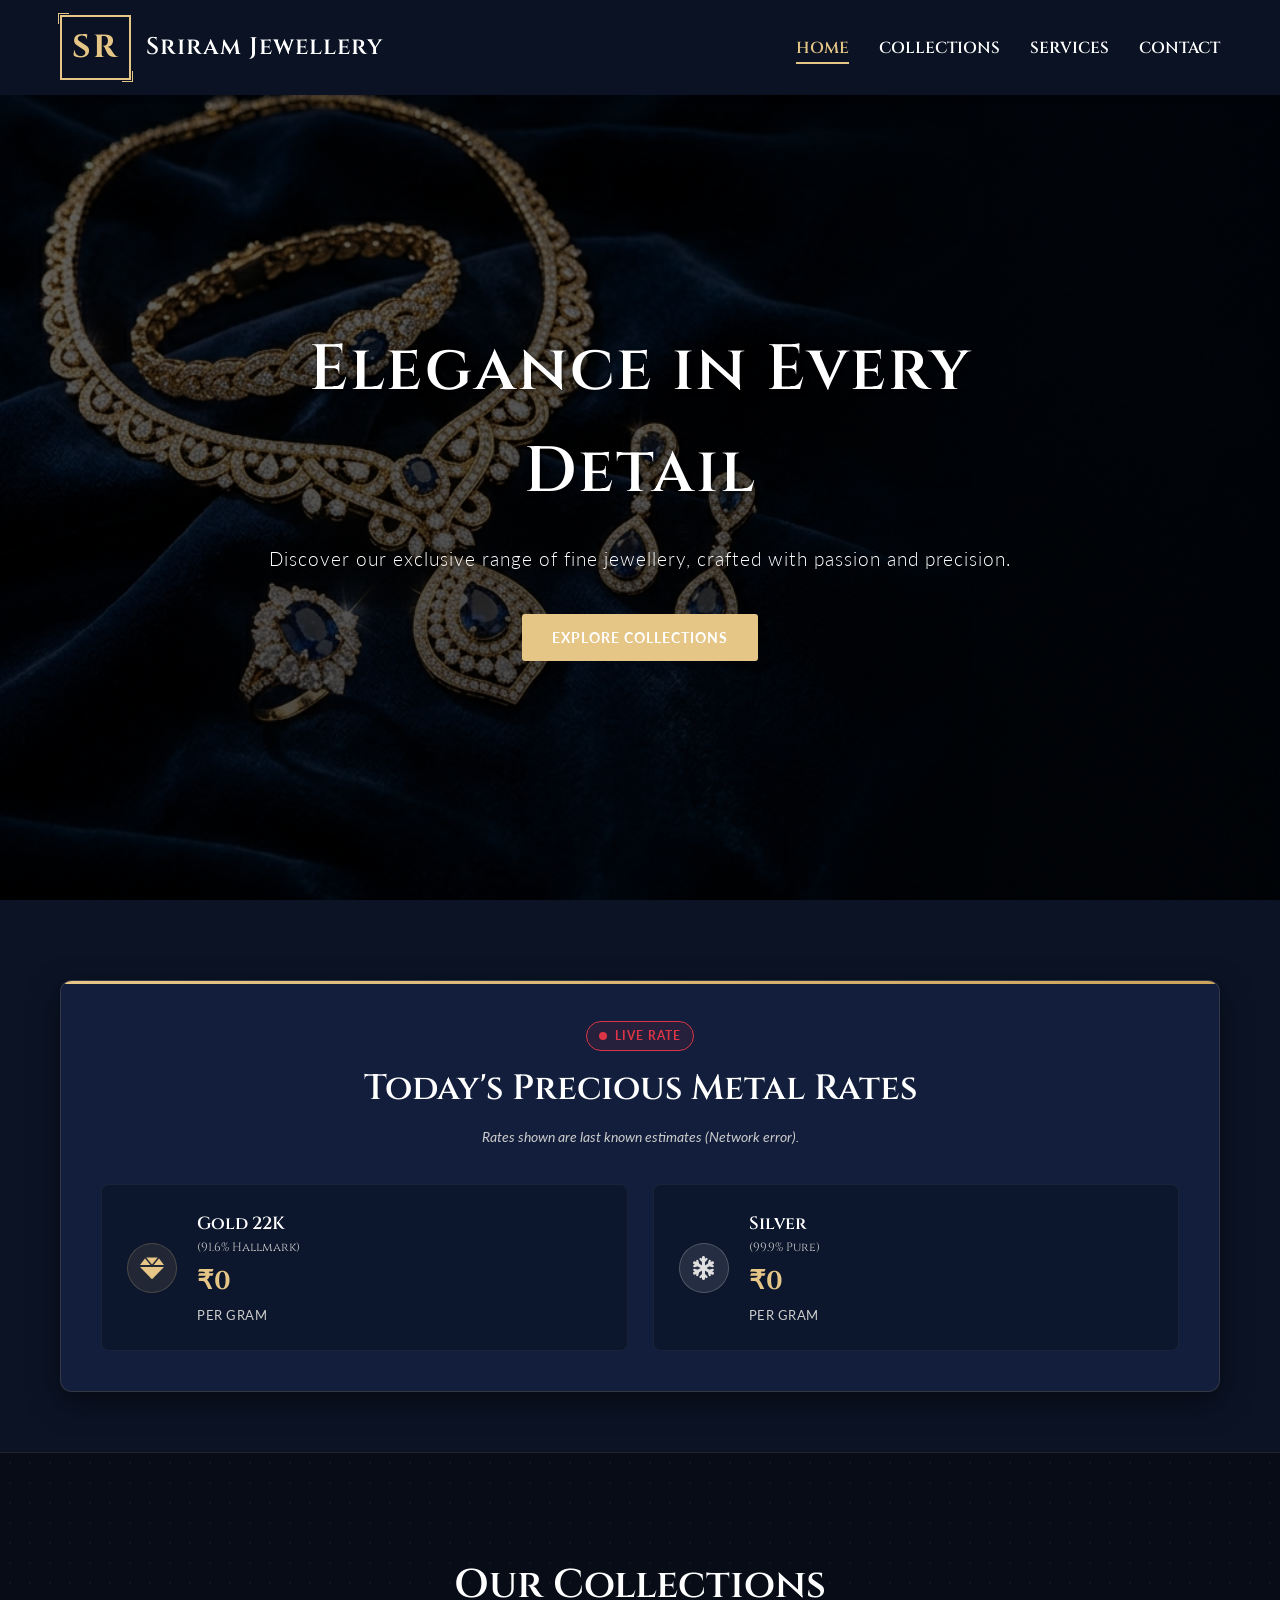
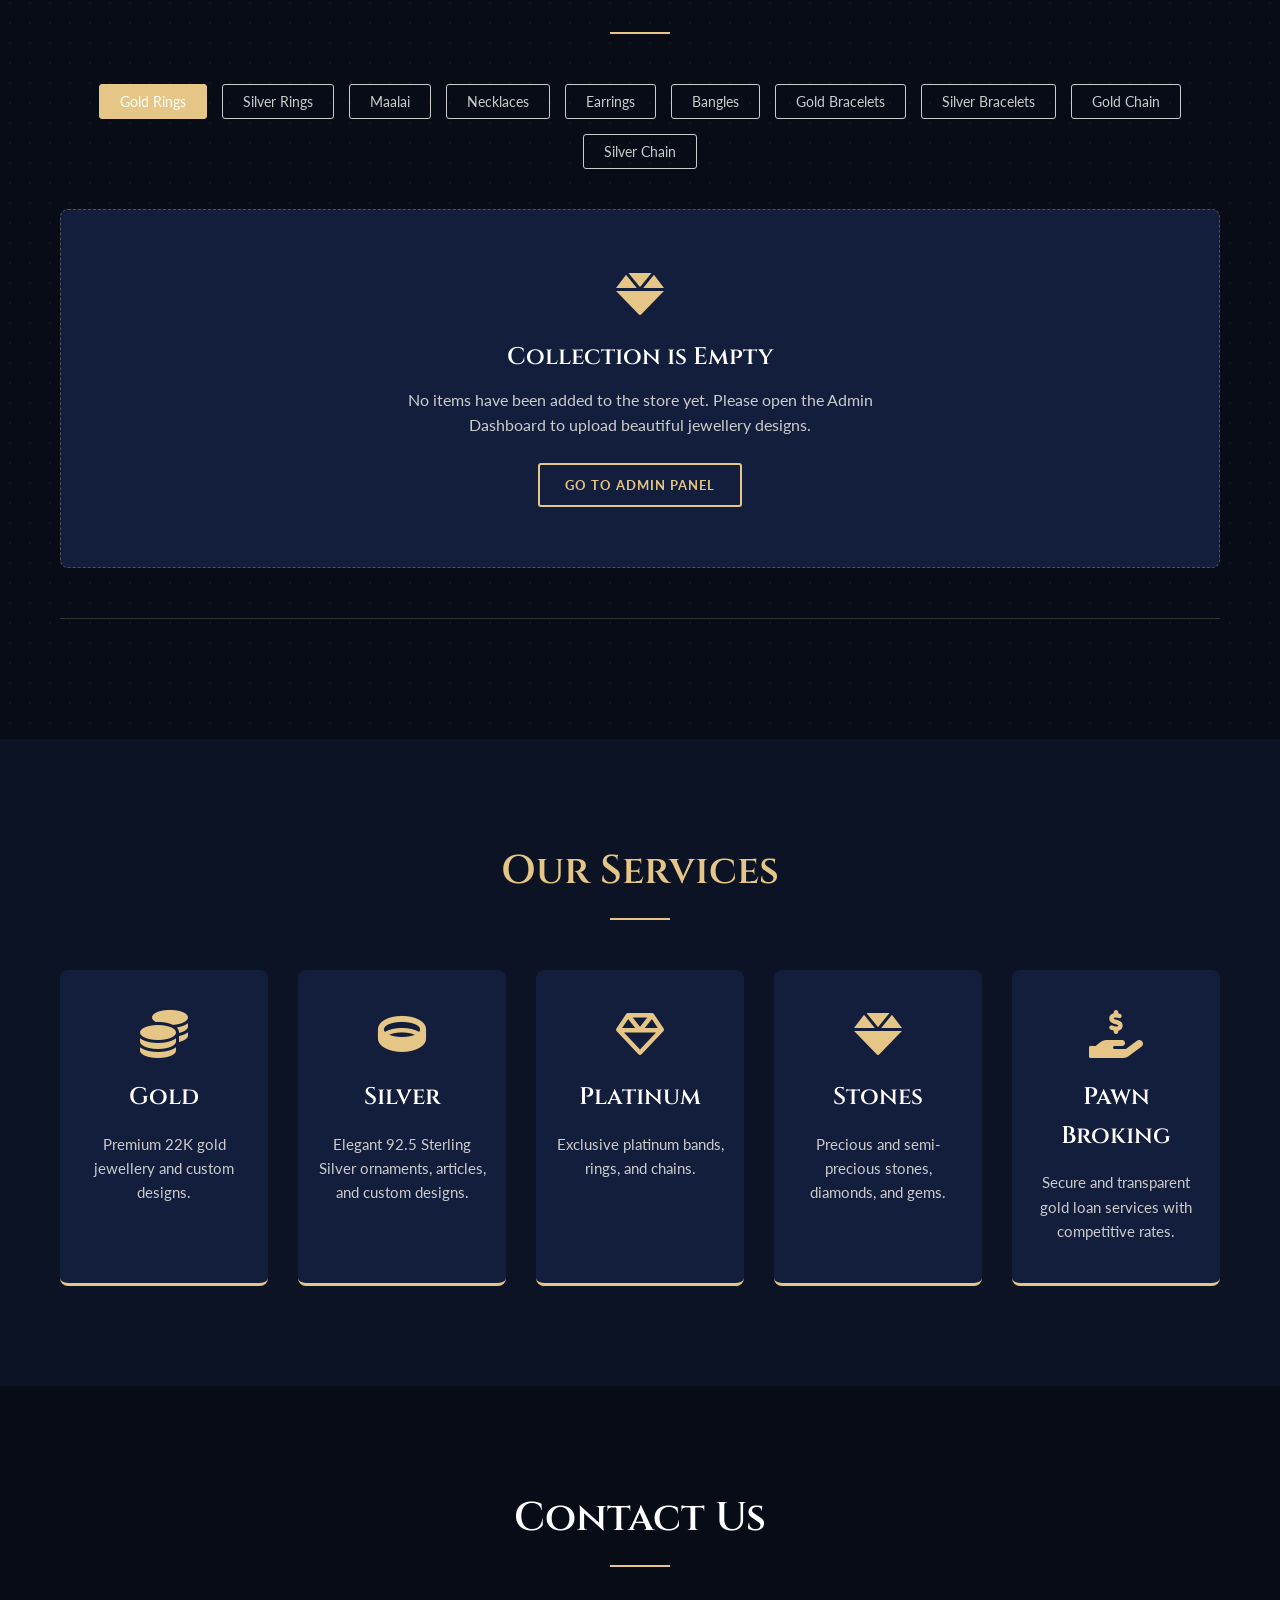
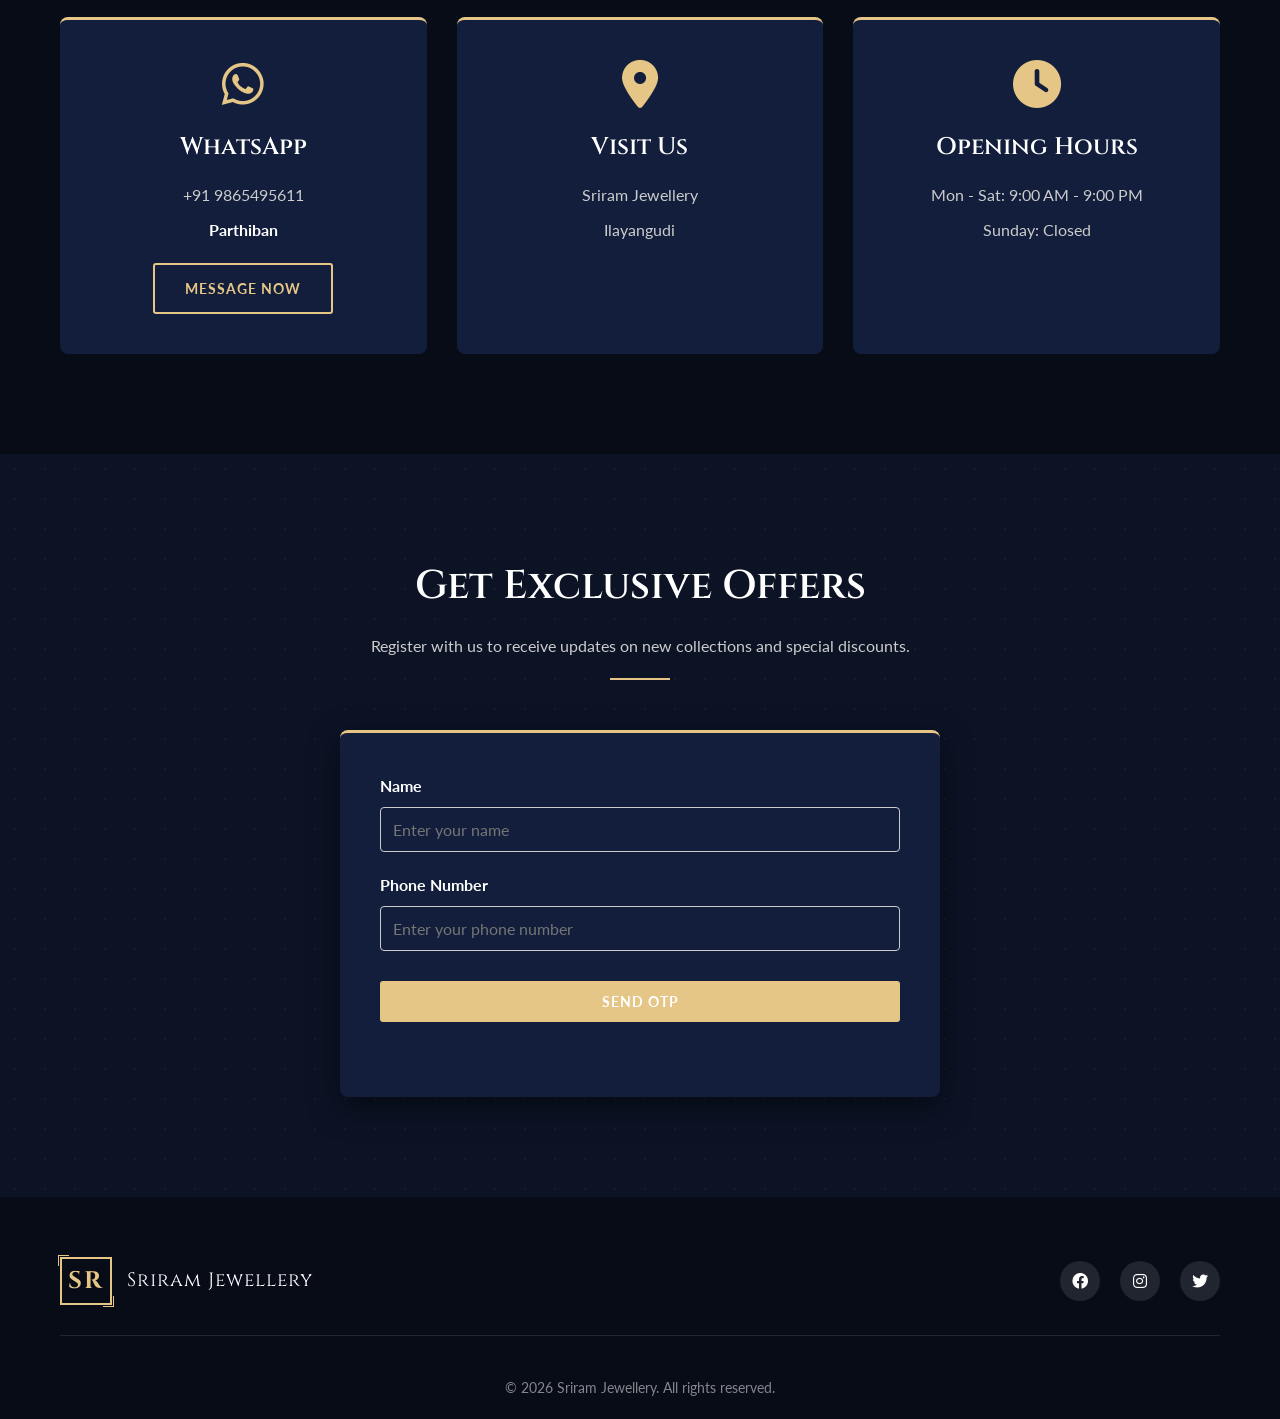
==== index.html @ f5434a51 "Add files via upload" ====
<!DOCTYPE html>
<html lang="en">
<head>
    <meta charset="UTF-8">
    <meta name="viewport" content="width=device-width, initial-scale=1.0">
    <title>Sriram Jewellery | Exclusive Collections</title>
    <link rel="stylesheet" href="style.css?v=23">
    <link href="https://fonts.googleapis.com/css2?family=Cinzel:wght@400;600;700&family=Lato:wght@300;400;700&display=swap" rel="stylesheet">
    <link rel="stylesheet" href="https://cdnjs.cloudflare.com/ajax/libs/font-awesome/6.0.0/css/all.min.css">
</head>
<body>
    <!-- Header -->
    <header>
        <div class="container header-container">
            <div class="logo-container">
                <div class="sr-logo">SR</div>
                <h1>Sriram Jewellery</h1>
            </div>
            <nav>
                <ul class="nav-links">
                    <li><a href="#home" class="active">Home</a></li>
                    <li><a href="#collections">Collections</a></li>
                    <li><a href="#services">Services</a></li>
                    <li><a href="#contact">Contact</a></li>
                </ul>
            </nav>
            <div class="mobile-menu-btn">
                <i class="fas fa-bars"></i>
            </div>
        </div>
    </header>

    <!-- Hero Section -->
    <section id="home" class="hero">
        <div class="hero-content">
            <h2>Elegance in Every Detail</h2>
            <p>Discover our exclusive range of fine jewellery, crafted with passion and precision.</p>
            <a href="#collections" class="btn btn-primary">Explore Collections</a>
        </div>
        <div class="hero-overlay"></div>
    </section>

    <!-- Live Gold & Silver Rates Section -->
    <section id="live-rates" class="live-rates">
        <div class="container">
            <div class="rates-wrapper">
                <div class="rates-header">
                    <span class="live-badge"><span class="live-dot"></span> LIVE RATE</span>
                    <h2>Today's Precious Metal Rates</h2>
                    <p class="last-updated" id="rates-timestamp">Loading live rate...</p>
                </div>
                <div class="rates-grid">

                    <div class="rate-card">
                        <div class="rate-icon gold-icon"><i class="fas fa-gem"></i></div>
                        <div class="rate-details">
                            <h3>Gold 22K <span class="purity">(91.6% Hallmark)</span></h3>
                            <p class="rate-value" id="rate-22k">₹---</p>
                            <p class="rate-info">per Gram</p>
                        </div>
                    </div>
                    <div class="rate-card">
                        <div class="rate-icon silver-icon"><i class="fas fa-snowflake"></i></div>
                        <div class="rate-details">
                            <h3>Silver <span class="purity">(99.9% Pure)</span></h3>
                            <p class="rate-value" id="rate-silver">₹---</p>
                            <p class="rate-info">per Gram</p>
                        </div>
                    </div>
                </div>
            </div>
        </div>
    </section>
    <section id="collections" class="collections">
        <div class="container">
            <div class="section-header">
                <h2>Our Collections</h2>
                <div class="line"></div>
            </div>
            
            <div class="category-filter" id="categoryFilter">
                <button class="filter-btn active" data-filter="Rings">Gold Rings</button>
                <button class="filter-btn" data-filter="Silver Rings">Silver Rings</button>
                <button class="filter-btn" data-filter="Maalai">Maalai</button>
                <button class="filter-btn" data-filter="Necklaces">Necklaces</button>
                <button class="filter-btn" data-filter="Earrings">Earrings</button>
                <button class="filter-btn" data-filter="Bangles">Bangles</button>
                <button class="filter-btn" data-filter="Bracelets">Gold Bracelets</button>
                <button class="filter-btn" data-filter="Silver Bracelets">Silver Bracelets</button>
                <button class="filter-btn" data-filter="Chain">Gold Chain</button>
                <button class="filter-btn" data-filter="Silver Chain">Silver Chain</button>
            </div>

            <!-- Products Grid -->
            <div class="products-grid" id="productsGrid">
                <!-- Products will be injected here by JS -->
            </div>

            <!-- Pagination Controls -->
            <div class="pagination-controls" id="paginationControls">
                <!-- Pagination buttons injected here -->
            </div>
        </div>
    </section>



    <!-- Services Section -->
    <section id="services" class="services">
        <div class="container">
            <div class="section-header">
                <h2>Our Services</h2>
                <div class="line"></div>
            </div>
            <div class="services-grid">
                <div class="service-card">
                    <i class="fas fa-coins"></i>
                    <h3>Gold</h3>
                    <p>Premium 22K gold jewellery and custom designs.</p>
                </div>
                <div class="service-card">
                    <i class="fas fa-ring"></i>
                    <h3>Silver</h3>
                    <p>Elegant 92.5 Sterling Silver ornaments, articles, and custom designs.</p>
                </div>
                <div class="service-card">
                    <i class="far fa-gem"></i>
                    <h3>Platinum</h3>
                    <p>Exclusive platinum bands, rings, and chains.</p>
                </div>
                <div class="service-card">
                    <i class="fas fa-gem"></i>
                    <h3>Stones</h3>
                    <p>Precious and semi-precious stones, diamonds, and gems.</p>
                </div>
                <div class="service-card">
                    <i class="fas fa-hand-holding-usd"></i>
                    <h3>Pawn Broking</h3>
                    <p>Secure and transparent gold loan services with competitive rates.</p>
                </div>
            </div>
        </div>
    </section>

    <!-- Contact Section -->
    <section id="contact" class="contact">
        <div class="container">
            <div class="section-header">
                <h2>Contact Us</h2>
                <div class="line"></div>
            </div>
            <div class="contact-info">
                <div class="contact-card">
                    <i class="fab fa-whatsapp"></i>
                    <h3>WhatsApp</h3>
                    <p>+91 9865495611</p>
                    <p class="name">Parthiban</p>
                    <a href="https://wa.me/919865495611" target="_blank" class="btn btn-outline">Message Now</a>
                </div>
                <div class="contact-card">
                    <i class="fas fa-map-marker-alt"></i>
                    <h3>Visit Us</h3>
                    <p>Sriram Jewellery</p>
                    <p>Ilayangudi</p>
                </div>
                <div class="contact-card">
                    <i class="fas fa-clock"></i>
                    <h3>Opening Hours</h3>
                    <p>Mon - Sat: 9:00 AM - 9:00 PM</p>
                    <p>Sunday: Closed</p>
                </div>
            </div>
        </div>
    </section>

    <!-- Lead Generation Section -->
    <section id="lead-gen" class="lead-gen">
        <div class="container">
            <div class="section-header">
                <h2>Get Exclusive Offers</h2>
                <p>Register with us to receive updates on new collections and special discounts.</p>
                <div class="line"></div>
            </div>
            <div class="lead-form-container">
                <form id="leadForm">
                    <div id="initial-fields">
                        <div class="form-group">
                            <label for="userName">Name</label>
                            <input type="text" id="userName" class="form-control" placeholder="Enter your name" required>
                        </div>
                        <div class="form-group">
                            <label for="userPhone">Phone Number</label>
                            <input type="tel" id="userPhone" class="form-control" placeholder="Enter your phone number" required>
                        </div>
                        <button type="button" id="sendOTPBtn" class="btn btn-primary">Send OTP</button>
                    </div>
                    
                    <div id="otp-field" style="display: none; margin-top: 20px;">
                        <div class="form-group">
                            <label for="otpInput">Enter OTP (Simulated: Check Console)</label>
                            <input type="text" id="otpInput" class="form-control" placeholder="Enter 6-digit OTP">
                        </div>
                        <button type="submit" class="btn btn-primary">Verify & Register</button>
                    </div>
                    <div id="formStatus" style="margin-top: 15px; text-align: center;"></div>
                </form>
            </div>
        </div>
    </section>

    <!-- Footer -->
    <footer>
        <div class="container">
            <div class="footer-content">
                <div class="footer-logo">
                    <div class="sr-logo small">SR</div>
                    <p>Sriram Jewellery</p>
                </div>
                <div class="social-links">
                    <a href="#"><i class="fab fa-facebook"></i></a>
                    <a href="#"><i class="fab fa-instagram"></i></a>
                    <a href="#"><i class="fab fa-twitter"></i></a>
                </div>
            </div>
            <div class="copyright">
                <p>&copy; 2026 Sriram Jewellery. All rights reserved.</p>
            </div>
        </div>
    </footer>

    <!-- Image Modal -->
    <div id="imageModal" class="modal">
        <span class="close-modal">&times;</span>
        <div class="zoom-controls">
            <button id="zoomOutBtn" title="Zoom Out"><i class="fas fa-search-minus"></i></button>
            <button id="zoomResetBtn" title="Reset Zoom"><i class="fas fa-compress"></i></button>
            <button id="zoomInBtn" title="Zoom In"><i class="fas fa-search-plus"></i></button>
        </div>
        <div class="modal-image-container">
            <img class="modal-content" id="modalImage">
        </div>
        <div id="caption"></div>
    </div>

    <script src="app.js?v=28"></script>
</body>
</html>
---- style.css ----
/* CSS Variables for Premium Theme */
:root {
    --primary-color: #E6C687; /* Champagne Gold */
    --primary-dark: #cca45b;
    --secondary-color: #04291D; /* Used as an alternative dark green if needed, but main bg is blue */
    --accent-color: #121e3b; /* Slightly lighter blue for cards */
    --text-main: #FFFFFF; /* Pure White */
    --text-light: #cccccc;
    --bg-main: #0B1325; /* Deep Midnight Blue */
    --bg-dark: #070c17;
    --font-heading: 'Cinzel', serif;
    --font-body: 'Lato', sans-serif;
    --transition: all 0.3s ease;
    --shadow: 0 10px 30px rgba(0, 0, 0, 0.5);
    --shadow-hover: 0 15px 40px rgba(230, 198, 135, 0.2);
}

* {
    margin: 0;
    padding: 0;
    box-sizing: border-box;
}

body {
    font-family: var(--font-body);
    color: var(--text-main);
    background-color: var(--bg-main);
    /* Subtle luxury pattern for the body */
    background-image: 
        radial-gradient(var(--accent-color) 15%, transparent 16%),
        radial-gradient(var(--accent-color) 15%, transparent 16%);
    background-size: 60px 60px;
    background-position: 0 0, 30px 30px;
    line-height: 1.6;
    overflow-x: hidden;
}

h1, h2, h3, h4, h5, h6 {
    font-family: var(--font-heading);
    font-weight: 600;
}

a {
    text-decoration: none;
    color: inherit;
}

ul {
    list-style: none;
}

.container {
    max-width: 1200px;
    margin: 0 auto;
    padding: 0 20px;
}

/* Utilities */
.btn {
    display: inline-block;
    padding: 12px 30px;
    font-family: var(--font-body);
    font-weight: 700;
    text-transform: uppercase;
    letter-spacing: 1px;
    border: none;
    cursor: pointer;
    transition: var(--transition);
    border-radius: 3px;
    font-size: 0.9rem;
}

.btn-primary {
    background-color: var(--primary-color);
    color: white;
}

.btn-primary:hover {
    background-color: var(--primary-dark);
    transform: translateY(-2px);
    box-shadow: 0 5px 15px rgba(212, 175, 55, 0.4);
}

.btn-outline {
    background-color: transparent;
    border: 2px solid var(--primary-color);
    color: var(--primary-color);
}

.btn-outline:hover {
    background-color: var(--primary-color);
    color: white;
}

.section-header {
    text-align: center;
    margin-bottom: 50px;
}

.section-header h2 {
    font-size: 2.5rem;
    color: var(--text-main);
    margin-bottom: 15px;
}

.section-header .line {
    height: 2px;
    width: 60px;
    background-color: var(--primary-color);
    margin: 0 auto;
}

/* SR Logo Styling */
.sr-logo {
    font-family: var(--font-heading);
    font-size: 2rem;
    font-weight: 700;
    color: var(--primary-color);
    border: 2px solid var(--primary-color);
    padding: 5px 10px;
    letter-spacing: 2px;
    position: relative;
    display: inline-block;
    text-shadow: 1px 1px 2px rgba(0,0,0,0.1);
}

.sr-logo::before, .sr-logo::after {
    content: '';
    position: absolute;
    width: 10px;
    height: 10px;
    border: 1px solid var(--primary-color);
}

.sr-logo::before {
    top: -4px;
    left: -4px;
    border-right: none;
    border-bottom: none;
}

.sr-logo::after {
    bottom: -4px;
    right: -4px;
    border-left: none;
    border-top: none;
}

.sr-logo.small {
    font-size: 1.5rem;
    padding: 3px 6px;
}

/* Header & Nav */
header {
    background-color: rgba(11, 19, 37, 0.95);
    backdrop-filter: blur(10px);
    position: fixed;
    width: 100%;
    top: 0;
    z-index: 1000;
    box-shadow: 0 2px 10px rgba(0,0,0,0.05);
    padding: 15px 0;
    transition: var(--transition);
}

.header-container {
    display: flex;
    justify-content: space-between;
    align-items: center;
}

.logo-container {
    display: flex;
    align-items: center;
    gap: 15px;
}

.logo-container h1 {
    font-size: 1.5rem;
    color: var(--text-main);
    letter-spacing: 1px;
}

.nav-links {
    display: flex;
    gap: 30px;
    align-items: center;
}

.nav-links a {
    font-family: var(--font-heading);
    font-size: 1rem;
    font-weight: 600;
    color: var(--text-main);
    text-transform: uppercase;
    transition: var(--transition);
    position: relative;
}

.nav-links a::after {
    content: '';
    position: absolute;
    bottom: -5px;
    left: 0;
    width: 0;
    height: 2px;
    background-color: var(--primary-color);
    transition: var(--transition);
}

.nav-links a:hover::after, .nav-links a.active::after {
    width: 100%;
}

.nav-links a:hover, .nav-links a.active {
    color: var(--primary-color);
}

.admin-link {
    color: var(--text-light) !important;
}
.admin-link::after { display: none; }

.mobile-menu-btn {
    display: none;
    font-size: 1.5rem;
    cursor: pointer;
    color: var(--text-main);
}

/* Hero Section */
.hero {
    height: 100vh;
    background: linear-gradient(rgba(0,0,0,0.6), rgba(0,0,0,0.7)), url('hero_bg.png') center/cover no-repeat;
    display: flex;
    align-items: center;
    justify-content: center;
    text-align: center;
    color: white;
    position: relative;
    margin-top: 0;
    padding-top: 80px;
}

.hero-content {
    z-index: 2;
    max-width: 800px;
    padding: 0 20px;
    animation: fadeIn 1s ease-out;
}

.hero-content h2 {
    font-size: 4rem;
    margin-bottom: 20px;
    letter-spacing: 2px;
    text-shadow: 2px 2px 4px rgba(0,0,0,0.5);
}

.hero-content p {
    font-size: 1.2rem;
    margin-bottom: 40px;
    font-weight: 300;
    letter-spacing: 1px;
}

@keyframes fadeIn {
    from { opacity: 0; transform: translateY(20px); }
    to { opacity: 1; transform: translateY(0); }
}

/* Collections Section - Netflix Style Horizontal Scrolling */
.collections {
    padding: 100px 0;
    background-color: var(--bg-dark);
    background-image: radial-gradient(rgba(230, 198, 135, 0.05) 1px, transparent 1px);
    background-size: 20px 20px;
}

.collections .section-header h2 {
    color: white;
}

.category-filter {
    display: flex;
    justify-content: center;
    flex-wrap: wrap;
    gap: 15px;
    margin-bottom: 40px;
}

.filter-btn {
    background: transparent;
    border: 1px solid var(--text-light);
    padding: 8px 20px;
    border-radius: 3px;
    font-family: var(--font-body);
    font-size: 0.9rem;
    color: var(--text-light);
    cursor: pointer;
    transition: var(--transition);
}

.filter-btn:hover, .filter-btn.active {
    background-color: var(--primary-color);
    color: white;
    border-color: var(--primary-color);
}

.products-grid {
    display: grid;
    grid-template-columns: repeat(auto-fill, minmax(280px, 1fr));
    gap: 30px;
}

.pagination-controls {
    display: flex;
    justify-content: center;
    align-items: center;
    gap: 10px;
    margin-top: 50px;
    padding-top: 20px;
    border-top: 1px solid rgba(230, 198, 135, 0.2);
}

.page-btn {
    display: inline-flex;
    justify-content: center;
    align-items: center;
    width: 40px;
    height: 40px;
    background: transparent;
    border: 1px solid var(--text-light);
    color: var(--text-light);
    font-family: var(--font-body);
    font-size: 1rem;
    cursor: pointer;
    transition: var(--transition);
}

.page-btn:hover:not(:disabled) {
    border-color: var(--primary-color);
    color: var(--primary-color);
}

.page-btn.active {
    border-color: #8B0000; /* Dark Red border like the image */
    color: var(--primary-color);
    font-weight: bold;
}

.page-btn:disabled {
    opacity: 0.5;
    cursor: not-allowed;
}

.product-card {
    background: var(--accent-color);
    border-radius: 8px;
    overflow: hidden;
    box-shadow: var(--shadow);
    transition: var(--transition);
    position: relative;
}

.product-card:hover {
    transform: translateY(-10px);
    box-shadow: var(--shadow-hover);
}

.product-image {
    width: 100%;
    height: 300px;
    object-fit: cover;
    border-bottom: 2px solid var(--primary-color);
}

.product-info {
    padding: 20px;
    text-align: center;
}

.product-title {
    font-family: var(--font-heading);
    font-size: 1.2rem;
    color: var(--primary-color);
    margin-bottom: 5px;
}

.product-category {
    font-size: 0.85rem;
    color: var(--text-light);
    text-transform: uppercase;
    letter-spacing: 1px;
    margin-bottom: 15px;
}

.wa-btn {
    display: inline-flex;
    align-items: center;
    gap: 8px;
    background-color: #25D366; /* WhatsApp Green */
    color: white;
    padding: 10px 20px;
    border-radius: 5px;
    font-weight: bold;
    font-size: 0.9rem;
    transition: var(--transition);
}

.wa-btn:hover {
    background-color: #128C7E;
    transform: scale(1.05);
}

/* Services Section */
.services {
    padding: 100px 0;
    background-color: var(--bg-main);
}

.services .section-header h2 {
    color: var(--primary-color);
}

.services-grid {
    display: grid;
    grid-template-columns: repeat(auto-fit, minmax(200px, 1fr));
    gap: 30px;
    margin-top: 40px;
}

.service-card {
    text-align: center;
    padding: 40px 20px;
    background: var(--accent-color);
    border-radius: 8px;
    transition: var(--transition);
    border-bottom: 3px solid var(--primary-color);
}

.service-card:hover {
    transform: translateY(-5px);
    box-shadow: var(--shadow);
}

.service-card i {
    font-size: 3rem;
    color: var(--primary-color);
    margin-bottom: 20px;
}

.service-card h3 {
    font-size: 1.5rem;
    color: var(--text-main);
    margin-bottom: 15px;
    font-family: var(--font-heading);
}

.service-card p {
    color: var(--text-light);
    font-size: 0.95rem;
}

/* Contact Section */
.contact {
    padding: 100px 0;
    background-color: var(--bg-dark);
}

.contact-info {
    display: grid;
    grid-template-columns: repeat(auto-fit, minmax(300px, 1fr));
    gap: 30px;
}

.contact-card {
    text-align: center;
    padding: 40px 20px;
    background: var(--accent-color);
    border-radius: 8px;
    transition: var(--transition);
    border-top: 3px solid var(--primary-color);
}

.contact-card:hover {
    transform: translateY(-5px);
    box-shadow: var(--shadow);
}

.contact-card i {
    font-size: 3rem;
    color: var(--primary-color);
    margin-bottom: 20px;
}

.contact-card h3 {
    font-size: 1.5rem;
    margin-bottom: 15px;
    color: var(--text-main);
}

.contact-card p {
    color: var(--text-light);
    margin-bottom: 10px;
}

.contact-card .name {
    font-weight: bold;
    color: var(--text-main);
    margin-bottom: 20px;
}

/* Lead Generation Section */
.lead-gen {
    padding: 100px 0;
    background-color: var(--bg-main);
    background-image: radial-gradient(rgba(230, 198, 135, 0.05) 1px, transparent 1px);
    background-size: 30px 30px;
}

.lead-gen .section-header p {
    color: var(--text-light);
    margin-bottom: 20px;
}

.lead-form-container {
    max-width: 600px;
    margin: 0 auto;
    background: var(--accent-color);
    padding: 40px;
    border-radius: 8px;
    box-shadow: var(--shadow);
    border-top: 3px solid var(--primary-color);
}

.lead-form-container .btn {
    width: 100%;
    margin-top: 10px;
}

#formStatus {
    font-weight: bold;
    padding: 10px;
    border-radius: 4px;
}

#formStatus.success {
    color: #28a745;
}

#formStatus.error {
    color: #dc3545;
}

/* Footer */
footer {
    background-color: var(--bg-dark);
    color: white;
    padding: 60px 0 20px;
}

.footer-content {
    display: flex;
    justify-content: space-between;
    align-items: center;
    margin-bottom: 40px;
    padding-bottom: 30px;
    border-bottom: 1px solid rgba(255,255,255,0.1);
}

.footer-logo {
    display: flex;
    align-items: center;
    gap: 15px;
}

.footer-logo p {
    font-family: var(--font-heading);
    font-size: 1.2rem;
    letter-spacing: 1px;
}

.social-links {
    display: flex;
    gap: 20px;
}

.social-links a {
    display: flex;
    align-items: center;
    justify-content: center;
    width: 40px;
    height: 40px;
    border-radius: 50%;
    background-color: rgba(255,255,255,0.1);
    color: white;
    transition: var(--transition);
}

.social-links a:hover {
    background-color: var(--primary-color);
    transform: translateY(-3px);
}

.copyright {
    text-align: center;
    color: rgba(255,255,255,0.5);
    font-size: 0.9rem;
}

/* Responsive Design */
@media (max-width: 768px) {
    .nav-links {
        position: absolute;
        right: 0px;
        height: 100vh;
        top: 80px;
        background-color: rgba(10, 15, 25, 0.95);
        display: flex;
        flex-direction: column;
        align-items: center;
        width: 50%;
        transform: translateX(100%);
        transition: transform 0.3s ease-in;
        padding-top: 2rem;
        backdrop-filter: blur(10px);
    }
    
    .nav-links li {
        opacity: 0;
        margin: 1.5rem 0;
    }
    
    .nav-links.nav-active {
        transform: translateX(0%);
    }

    @keyframes navLinkFade {
        from {
            opacity: 0;
            transform: translateX(50px);
        }
        to {
            opacity: 1;
            transform: translateX(0px);
        }
    }
    
    .mobile-menu-btn {
        display: block;
        cursor: pointer;
        z-index: 100;
    }
    
    .mobile-menu-btn i {
        font-size: 1.5rem;
        color: var(--gold-primary);
    }
    
    .hero-content h2 {
        font-size: 2.5rem;
    }
    
    .logo-container h1 {
        font-size: 1.2rem;
    }
    
    .footer-content {
        flex-direction: column;
        gap: 30px;
        text-align: center;
    }
}

/* Admin Specific Styles */
.admin-body {
    background-color: var(--accent-color);
    padding-top: 100px;
}

.admin-header {
    background-color: var(--bg-dark);
    color: white;
    padding: 20px 0;
    margin-bottom: 40px;
}

.admin-container {
    max-width: 1000px;
    margin: 0 auto;
    padding: 0 20px;
}

.admin-card {
    background: var(--accent-color);
    padding: 30px;
    border-radius: 8px;
    box-shadow: var(--shadow);
    margin-bottom: 40px;
}

.form-group {
    margin-bottom: 20px;
}

.form-group label {
    display: block;
    margin-bottom: 8px;
    font-weight: bold;
    color: var(--text-main);
}

.form-control {
    width: 100%;
    padding: 12px;
    border: 1px solid var(--text-light);
    background: transparent;
    color: var(--text-main);
    border-radius: 4px;
    font-family: var(--font-body);
    font-size: 1rem;
}

.form-control:focus {
    outline: none;
    border-color: var(--primary-color);
}

select.form-control option {
    background-color: var(--bg-dark);
    color: var(--text-main);
}

.admin-table {
    width: 100%;
    border-collapse: collapse;
}

.admin-table th, .admin-table td {
    padding: 15px;
    text-align: left;
    border-bottom: 1px solid rgba(255, 255, 255, 0.1);
}

.admin-table th {
    background-color: var(--accent-color);
    color: var(--text-main);
    font-family: var(--font-heading);
}

.admin-table img {
    width: 60px;
    height: 60px;
    object-fit: cover;
    border-radius: 4px;
}

.btn-danger {
    background-color: #dc3545;
    color: white;
    padding: 8px 15px;
}

.btn-danger:hover {
    background-color: #c82333;
}

/* Image Modal */
.modal {
    display: none;
    position: fixed;
    z-index: 2000;
    padding-top: 50px;
    left: 0;
    top: 0;
    width: 100%;
    height: 100%;
    overflow: auto;
    background-color: rgba(0, 0, 0, 0.95); /* Slightly darker to compensate for no blur */
    /* Removed backdrop-filter to drastically improve zoom performance on mobile */
}

.modal-image-container {
    margin: auto;
    display: flex;
    justify-content: center;
    align-items: center;
    max-width: 90%;
    height: 80vh;
    overflow: auto; /* Allow scrolling when zoomed in */
}

.modal-content {
    display: block;
    max-width: 100%;
    max-height: 100%;
    object-fit: contain;
    border-radius: 4px;
    animation: zoom 0.3s;
    transition: transform 0.15s ease-out;
    transform-origin: center center;
    image-rendering: high-quality; /* Suggests the browser to prioritize image quality */
}

.zoom-controls {
    position: absolute;
    top: 20px;
    left: 50%;
    transform: translateX(-50%);
    z-index: 2001;
    display: flex;
    gap: 15px;
    background: rgba(0, 0, 0, 0.6);
    padding: 10px 20px;
    border-radius: 30px;
    backdrop-filter: blur(5px);
}

.zoom-controls button {
    background: none;
    border: none;
    color: white;
    font-size: 1.2rem;
    cursor: pointer;
    transition: color 0.3s, transform 0.2s;
}

.zoom-controls button:hover {
    color: var(--primary-color);
    transform: scale(1.2);
}

#caption {
    margin: auto;
    display: block;
    width: 80%;
    max-width: 700px;
    text-align: center;
    color: #ccc;
    padding: 10px 0;
    height: 150px;
    font-family: var(--font-heading);
    font-size: 1.2rem;
    animation: zoom 0.3s;
}

@keyframes zoom {
    from {transform:scale(0)}
    to {transform:scale(1)}
}

.close-modal {
    position: absolute;
    top: 15px;
    right: 35px;
    color: #f1f1f1;
    font-size: 40px;
    font-weight: bold;
    transition: 0.3s;
    cursor: pointer;
}

.close-modal:hover,
.close-modal:focus {
    color: var(--primary-color);
    text-decoration: none;
    cursor: pointer;
}

/* Make product images clickable */
.product-image {
    width: 100%;
    height: 300px;
    object-fit: cover;
    border-bottom: 2px solid var(--primary-color);
    cursor: pointer;
    transition: transform 0.3s ease;
}

.product-image:hover {
    opacity: 0.8;
}

/* Live Gold & Silver Rates Styling */
.live-rates {
    padding: 80px 0 60px;
    background-color: var(--bg-main);
    border-bottom: 1px solid rgba(230, 198, 135, 0.1);
}

.rates-wrapper {
    background: var(--accent-color);
    border: 1px solid rgba(230, 198, 135, 0.15);
    border-radius: 12px;
    padding: 40px;
    box-shadow: var(--shadow);
    text-align: center;
    position: relative;
    overflow: hidden;
}

.rates-wrapper::before {
    content: '';
    position: absolute;
    top: 0;
    left: 0;
    width: 100%;
    height: 3px;
    background: linear-gradient(90deg, var(--primary-color), var(--primary-dark));
}

.rates-header {
    margin-bottom: 35px;
}

.rates-header h2 {
    font-size: 2.2rem;
    color: var(--text-main);
    margin-top: 10px;
    margin-bottom: 10px;
}

.live-badge {
    display: inline-flex;
    align-items: center;
    gap: 8px;
    background: rgba(220, 53, 69, 0.1);
    border: 1px solid #dc3545;
    color: #dc3545;
    padding: 4px 12px;
    border-radius: 20px;
    font-size: 0.75rem;
    font-weight: 700;
    letter-spacing: 1px;
    text-transform: uppercase;
}

.live-dot {
    width: 8px;
    height: 8px;
    background-color: #dc3545;
    border-radius: 50%;
    display: inline-block;
    animation: pulse-dot 1.5s infinite;
}

@keyframes pulse-dot {
    0% { transform: scale(0.9); opacity: 1; }
    50% { transform: scale(1.3); opacity: 0.5; }
    100% { transform: scale(0.9); opacity: 1; }
}

.last-updated {
    font-size: 0.85rem;
    color: var(--text-light);
    font-style: italic;
}

.rates-grid {
    display: grid;
    grid-template-columns: repeat(auto-fit, minmax(250px, 1fr));
    gap: 25px;
}

.rate-card {
    background: rgba(7, 12, 23, 0.4);
    border: 1px solid rgba(255, 255, 255, 0.05);
    border-radius: 8px;
    padding: 25px;
    display: flex;
    align-items: center;
    gap: 20px;
    transition: var(--transition);
}

.rate-card:hover {
    transform: translateY(-5px);
    border-color: rgba(230, 198, 135, 0.3);
    background: rgba(7, 12, 23, 0.6);
}

.rate-icon {
    width: 50px;
    height: 50px;
    border-radius: 50%;
    display: flex;
    align-items: center;
    justify-content: center;
    font-size: 1.5rem;
}

.gold-icon {
    background: rgba(230, 198, 135, 0.1);
    color: var(--primary-color);
    border: 1px solid rgba(230, 198, 135, 0.2);
}

.silver-icon {
    background: rgba(255, 255, 255, 0.1);
    color: #e0e0e0;
    border: 1px solid rgba(255, 255, 255, 0.2);
}

.rate-details {
    text-align: left;
}

.rate-details h3 {
    font-size: 1.1rem;
    color: var(--text-main);
    margin-bottom: 5px;
}

.rate-details .purity {
    font-size: 0.75rem;
    font-weight: normal;
    color: var(--text-light);
    display: block;
}

.rate-value {
    font-family: var(--font-heading);
    font-size: 1.6rem;
    font-weight: 700;
    color: var(--primary-color);
    margin: 5px 0 2px;
}

.rate-info {
    font-size: 0.8rem;
    color: var(--text-light);
    text-transform: uppercase;
    letter-spacing: 0.5px;
}

/* Responsiveness for rates */
@media (max-width: 768px) {
    .live-rates {
        padding: 60px 0 40px;
    }
    .rates-wrapper {
        padding: 25px;
    }
    .rate-card {
        padding: 20px;
        flex-direction: column;
        text-align: center;
    }
    .rate-details {
        text-align: center;
    }
}
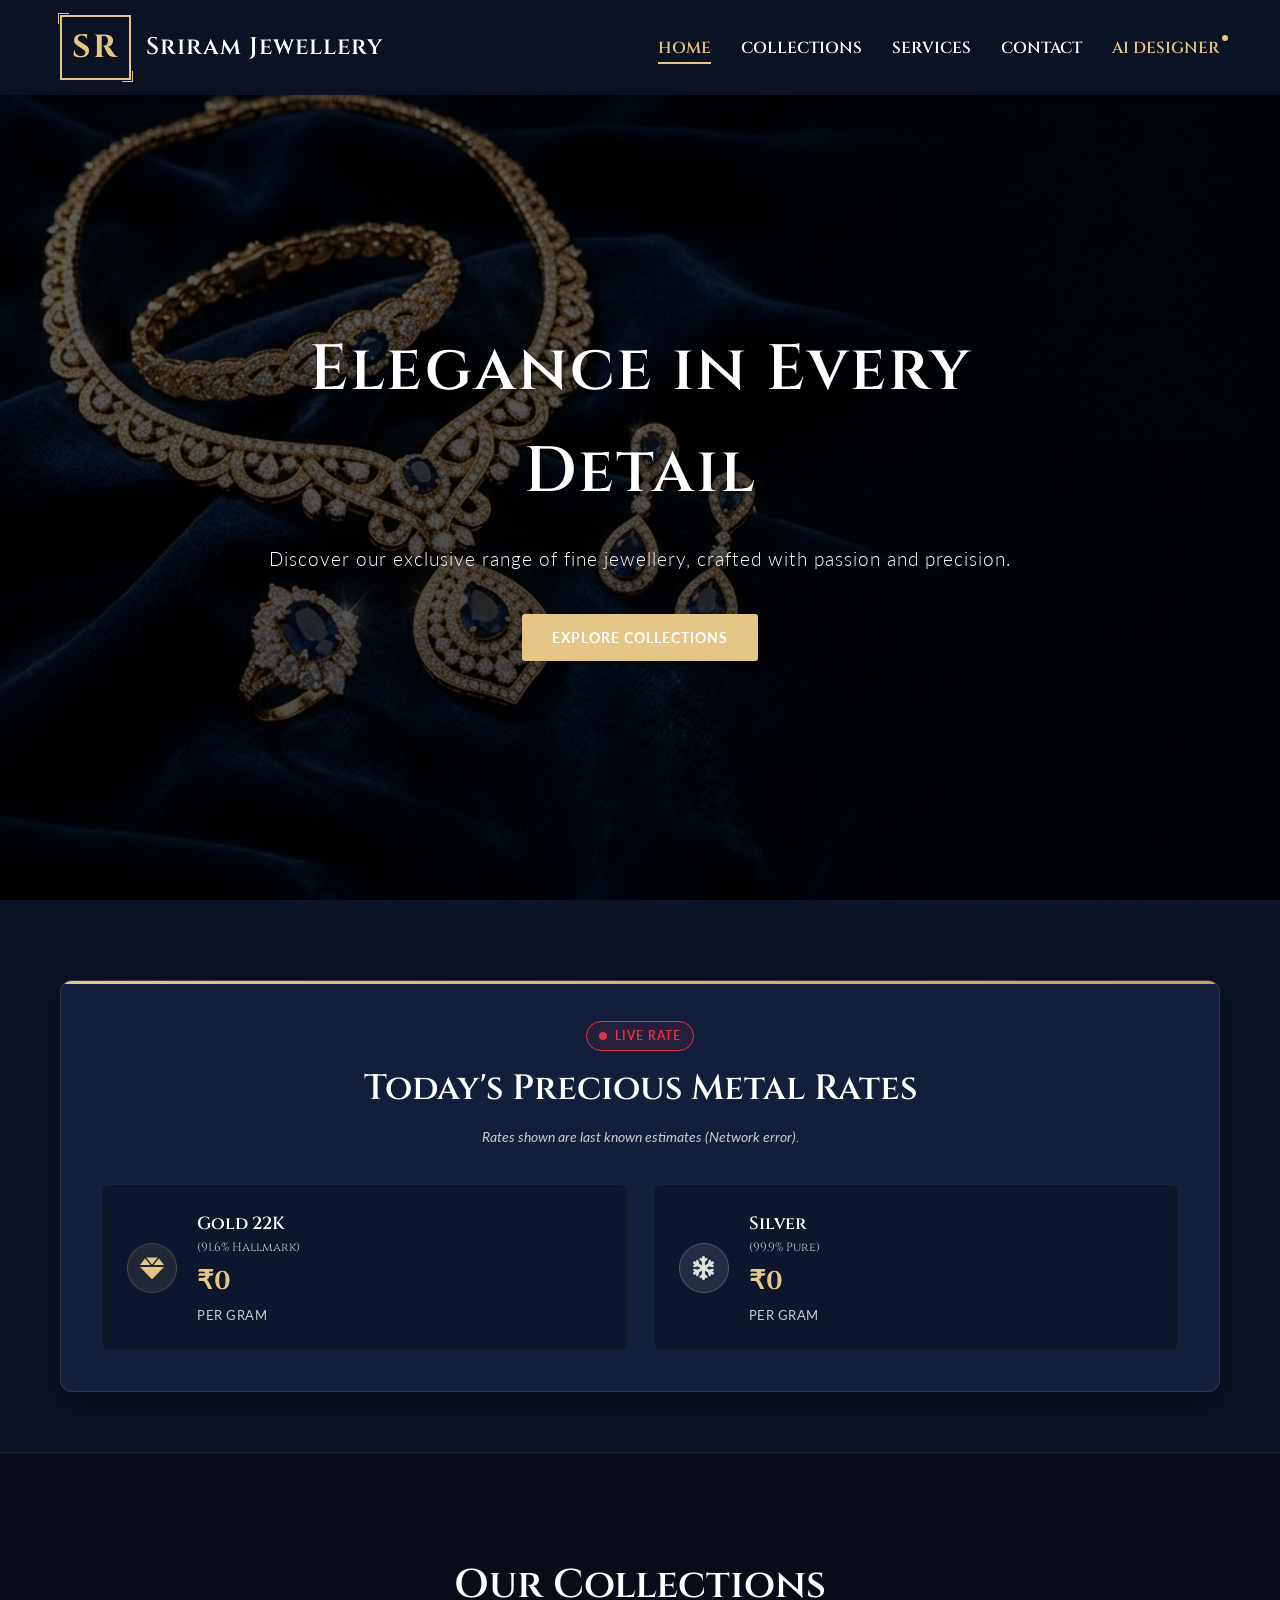
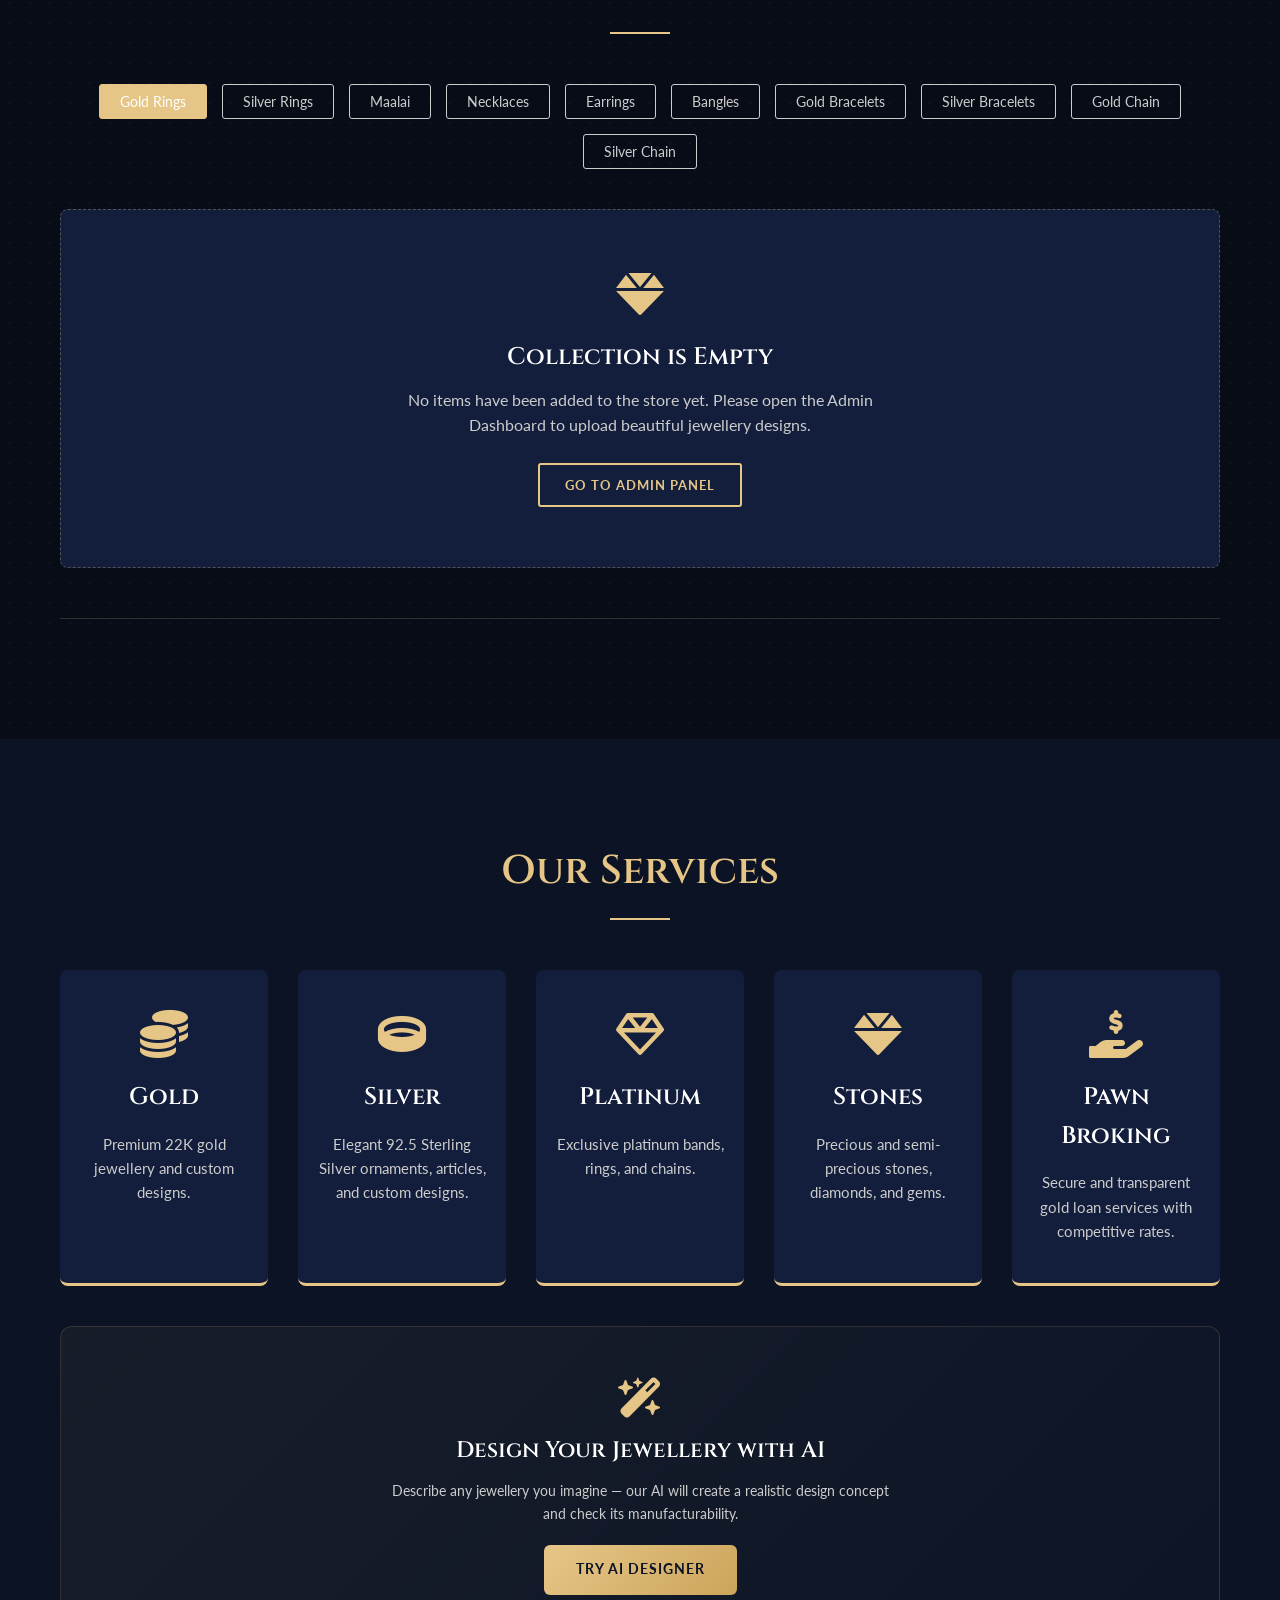
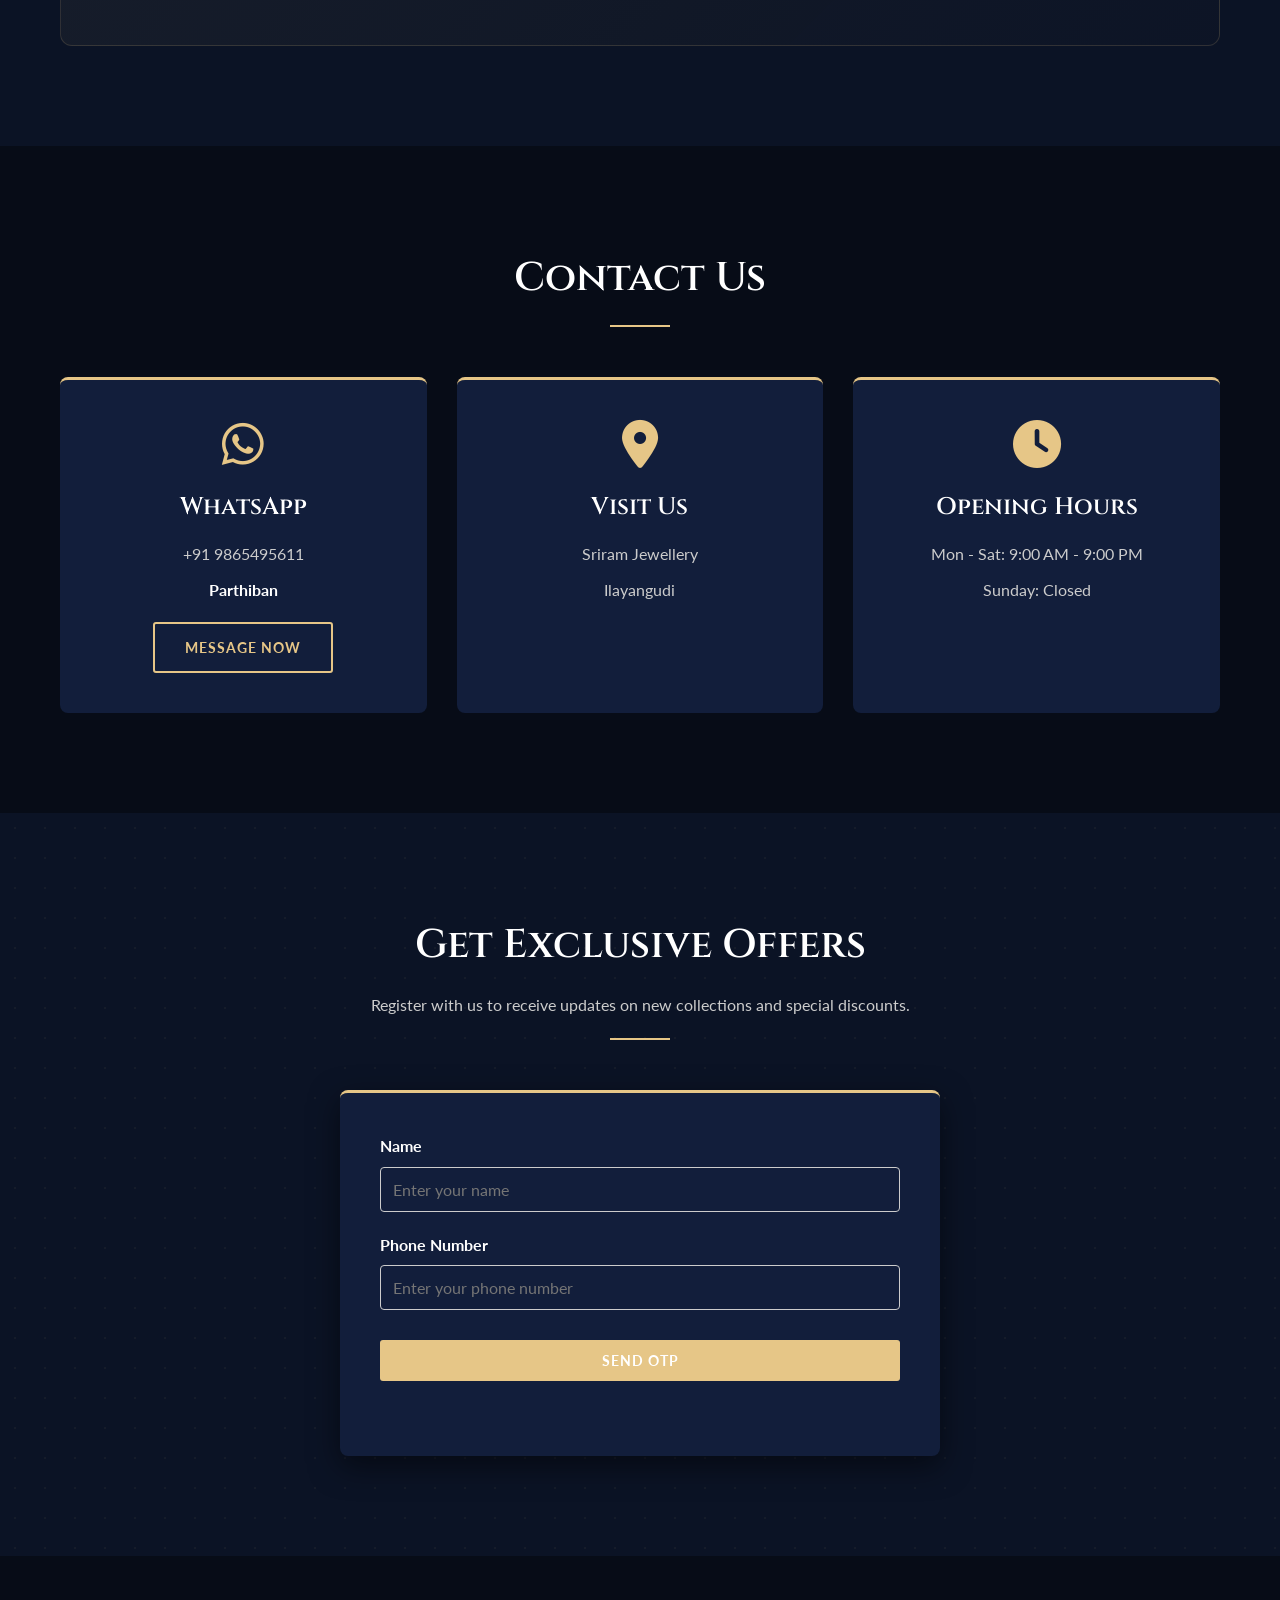
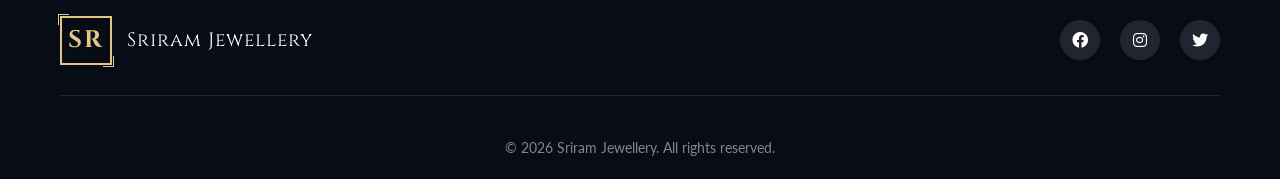
==== commit 56f6e680: "Add files via upload" ====
--- a/index.html
+++ b/index.html
@@ -22,6 +22,7 @@
                     <li><a href="#collections">Collections</a></li>
                     <li><a href="#services">Services</a></li>
                     <li><a href="#contact">Contact</a></li>
+                    <li><a href="ai-designer.html" class="ai-designer-link">AI Designer</a></li>
                 </ul>
             </nav>
             <div class="mobile-menu-btn">
@@ -138,6 +139,12 @@
                     <h3>Pawn Broking</h3>
                     <p>Secure and transparent gold loan services with competitive rates.</p>
                 </div>
+                <div class="ai-designer-cta">
+                    <i class="fas fa-wand-magic-sparkles"></i>
+                    <h3>Design Your Jewellery with AI</h3>
+                    <p>Describe any jewellery you imagine — our AI will create a realistic design concept and check its manufacturability.</p>
+                    <a href="ai-designer.html" class="btn">Try AI Designer</a>
+                </div>
             </div>
         </div>
     </section>
--- a/style.css
+++ b/style.css
@@ -1034,6 +1034,78 @@
     letter-spacing: 0.5px;
 }
 
+/* AI Designer nav link */
+.nav-links .ai-designer-link {
+    position: relative;
+    color: var(--primary-color) !important;
+}
+
+.nav-links .ai-designer-link::before {
+    content: '';
+    position: absolute;
+    top: -2px;
+    right: -8px;
+    width: 6px;
+    height: 6px;
+    background: var(--primary-color);
+    border-radius: 50%;
+    animation: pulse-dot 2s infinite;
+}
+
+/* AI Designer CTA in Services */
+.ai-designer-cta {
+    text-align: center;
+    padding: 50px 30px;
+    background: linear-gradient(135deg, rgba(230, 198, 135, 0.06), rgba(230, 198, 135, 0.01));
+    border: 1px solid rgba(230, 198, 135, 0.15);
+    border-radius: 12px;
+    transition: var(--transition);
+    grid-column: 1 / -1;
+    margin-top: 10px;
+}
+
+.ai-designer-cta:hover {
+    border-color: rgba(230, 198, 135, 0.3);
+    transform: translateY(-3px);
+    box-shadow: 0 10px 30px rgba(230, 198, 135, 0.08);
+}
+
+.ai-designer-cta i {
+    font-size: 2.5rem;
+    color: var(--primary-color);
+    margin-bottom: 16px;
+}
+
+.ai-designer-cta h3 {
+    font-family: var(--font-heading);
+    font-size: 1.4rem;
+    color: var(--text-main);
+    margin-bottom: 10px;
+}
+
+.ai-designer-cta p {
+    color: var(--text-light);
+    font-size: 0.9rem;
+    margin-bottom: 20px;
+    max-width: 500px;
+    margin-left: auto;
+    margin-right: auto;
+}
+
+.ai-designer-cta .btn {
+    background: linear-gradient(135deg, var(--primary-color), var(--primary-dark));
+    color: var(--bg-main);
+    font-weight: 700;
+    padding: 14px 32px;
+    border-radius: 6px;
+    font-size: 0.85rem;
+}
+
+.ai-designer-cta .btn:hover {
+    transform: translateY(-2px);
+    box-shadow: 0 8px 25px rgba(230, 198, 135, 0.3);
+}
+
 /* Responsiveness for rates */
 @media (max-width: 768px) {
     .live-rates {
